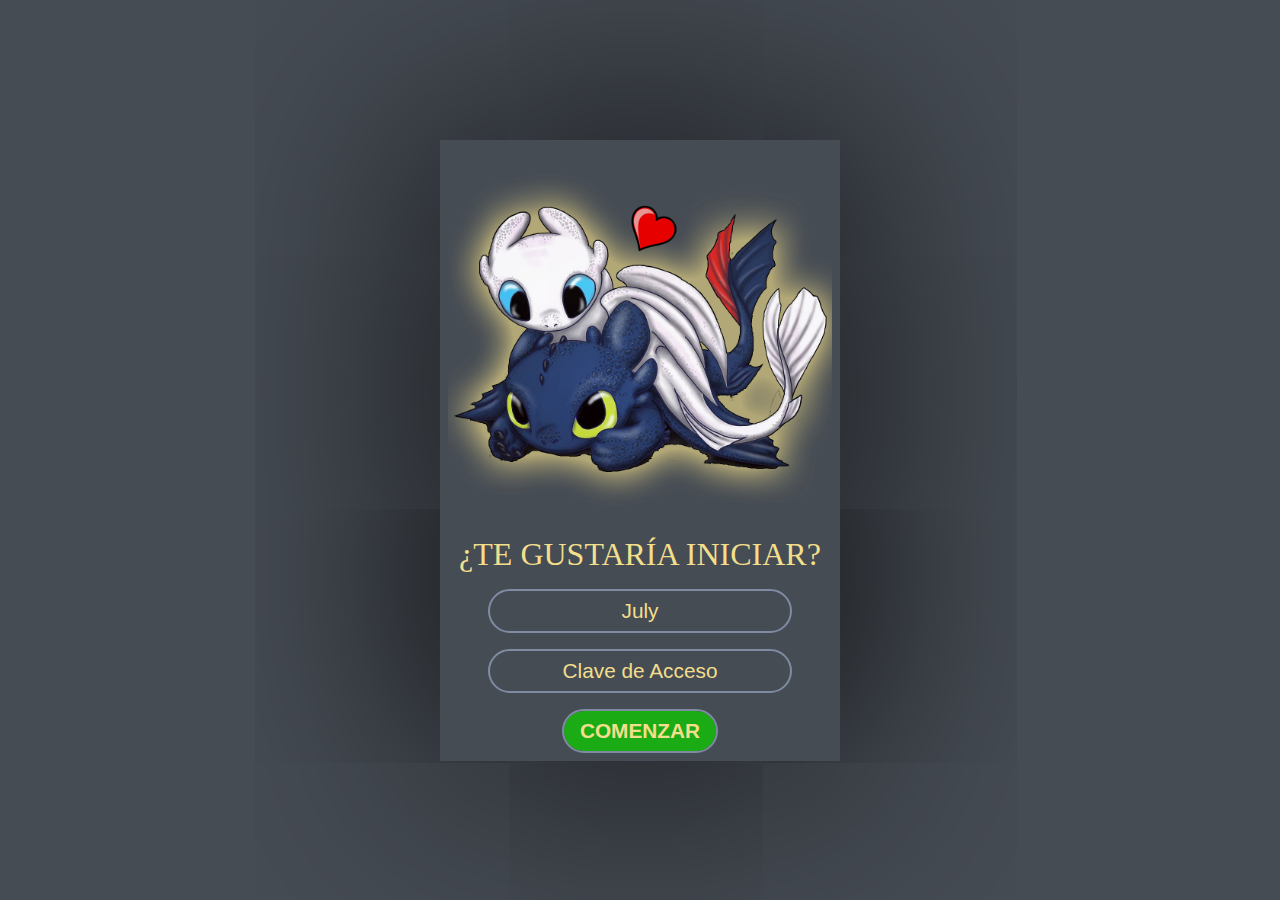
==== index.html @ 8c941605 "Chance Login" ====
<!DOCTYPE html>
<html lang="en">
  <head>
    <meta charset="UTF-8" />
    <title>Eres la Correcta</title>
    <meta http-equiv="x-ua-compatible" content="ie=edge" />
    <meta name="viewport" content="width=device-width, initial-scale=1" />
    <link rel="stylesheet" href="css/login.css" />
    <link rel="icon" type="image/x-icon" href="/scr/favicon-32x32.png" />
  </head>
  <body class="align">
    <div class="grid align__item">
      <div class="register">
        <img
          style="margin: 0"
          alt=""
          width="100%"
          src="scr/dragon.png"
        />
        <h2>¿Te gustaría iniciar?</h2>

        <div class="form__field">
          <input id="username" type="text" value="July" class="inputForm" />
        </div>
        <div class="form__field">
          <input
            id="password"
            type="password"
            placeholder="Clave de Acceso"
            class="inputForm"
          />
        </div>
        <input class="btn third" type="submit" onclick="start()" value="COMENZAR" />
      </div>
    </div>
    <script src="js/login.js"></script>
  </body>
</html>
---- css/login.css ----
* {
  box-sizing: border-box;
}
html {
  height: 100%;
}
body {
  background-color: #464c54;
  color:  #F3DE8B;
  font-weight: bold;
  margin: 0;
  min-height: 100%;
}
.align {
  align-items: center;
  display: flex;
  flex-direction: row;
}
.align__item--start {
  align-self: flex-start;
}
.align__item--end {
  align-self: flex-end;
}
.site__logo {
  margin-bottom: 2rem;
}

input::placeholder {
  color: #F3DE8B;
}
.form__field {
  margin-bottom: 1rem;
}

.grid {
  margin: 0 auto;
  max-width: 25rem;
  width: 100%;
}
h2 {
  font-size: 2rem;
  font-weight: 100;
  margin: 0 0 1rem;
  text-transform: uppercase;
}
svg {
  height: auto;
  max-width: 100%;
  vertical-align: middle;
}
a {
  color: #F3DE8B
}
.btn {
  font-size: 1.3rem;
  color:#F3DE8B !important;
  font-weight: bold;
  outline: 1;
  padding: 0.5rem 1rem;
}



.third {
  border-color: #1aab15;
  color: #fff;
  box-shadow: 0 0 40px 40px #1aab15 inset, 0 0 0 0 #1aab15;
  -webkit-transition: all 150ms ease-in-out;
  transition: all 150ms ease-in-out;
}

.register {
  box-shadow: 0 0 250px #000;
  text-align: center;
  padding: 0.5rem 0.5rem;
}
.inputForm{
  font-size: 1.3rem;
  color: #F3DE8B !important;
  outline: 1;
  padding: 0.5rem 1rem;
}
.register input {
  border: 2px solid  #7e8ba3 ;
  border-radius: 999px;
  background-color: transparent;
  text-align: center;
}
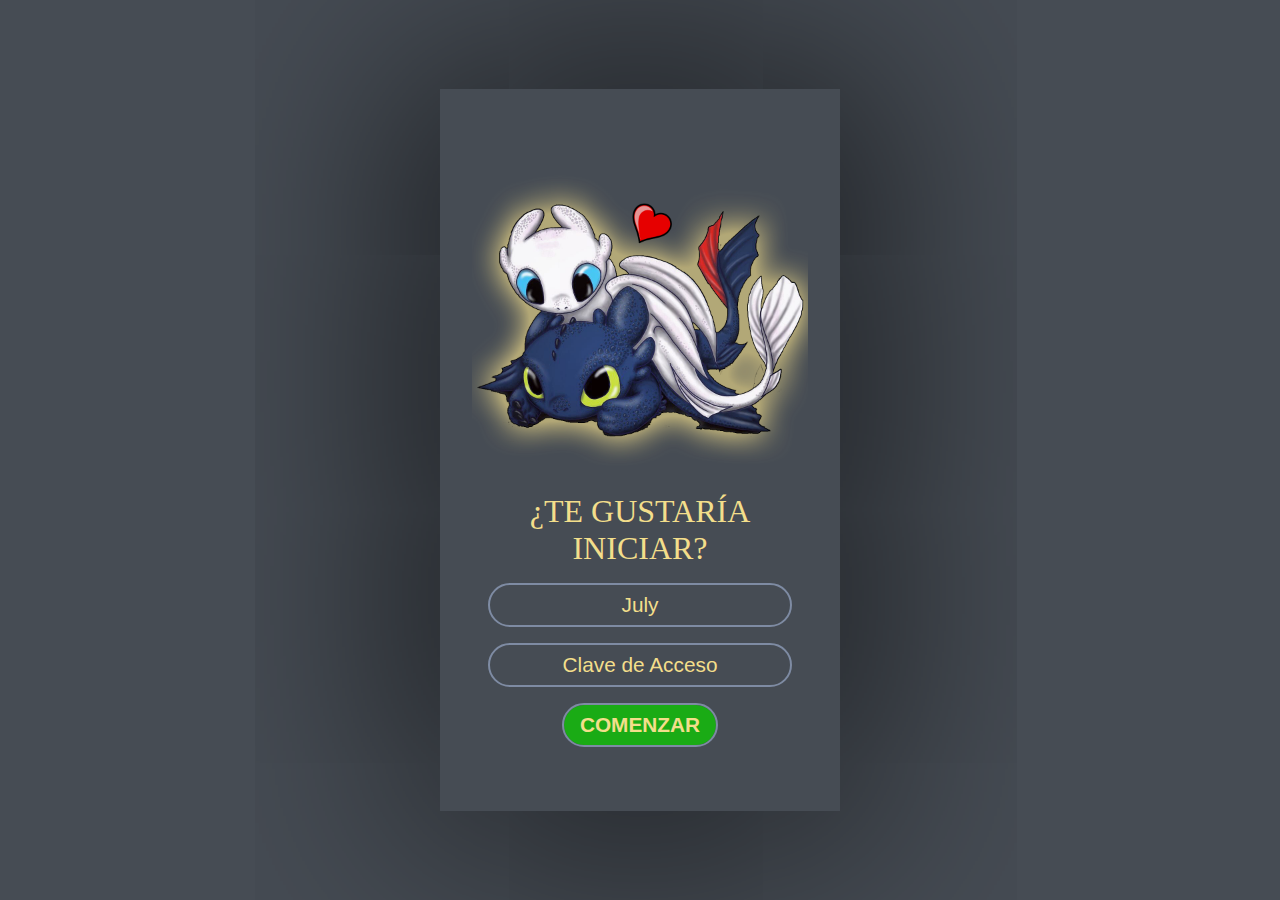
==== commit 5553ab1c: "Change Paddin" ====
--- a/index.html
+++ b/index.html
@@ -12,7 +12,6 @@
     <div class="grid align__item">
       <div class="register">
         <img
-          style="margin: 0"
           alt=""
           width="100%"
           src="scr/dragon.png"
--- a/css/login.css
+++ b/css/login.css
@@ -73,7 +73,7 @@
 .register {
   box-shadow: 0 0 250px #000;
   text-align: center;
-  padding: 0.5rem 0.5rem;
+  padding: 4rem 2rem;
 }
 .inputForm{
   font-size: 1.3rem;
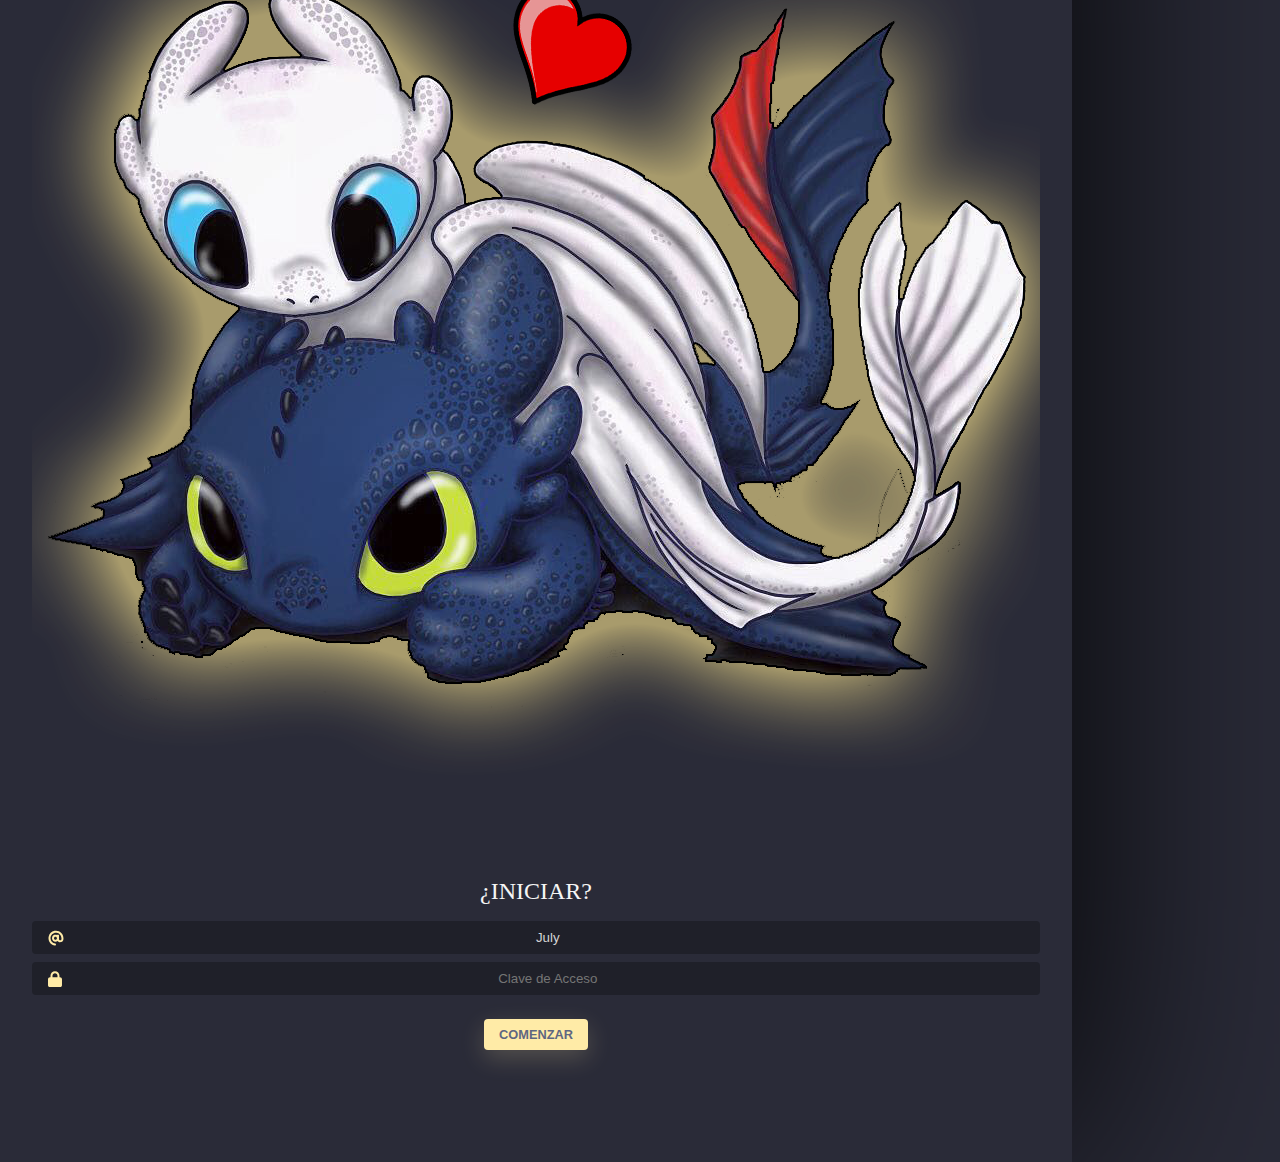
==== commit 449a9a38: "Change Login" ====
--- a/index.html
+++ b/index.html
@@ -9,29 +9,28 @@
     <link rel="icon" type="image/x-icon" href="/scr/favicon-32x32.png" />
   </head>
   <body class="align">
-    <div class="grid align__item">
       <div class="register">
         <img
           alt=""
           width="100%"
           src="scr/dragon.png"
         />
-        <h2>¿Te gustaría iniciar?</h2>
+        <h4 class="title">¿INICIAR?</h4>
 
-        <div class="form__field">
-          <input id="username" type="text" value="July" class="inputForm" />
+        <div class="field">
+          <svg class="input-icon" viewBox="0 0 500 500" xmlns="http://www.w3.org/2000/svg">
+          <path d="M207.8 20.73c-93.45 18.32-168.7 93.66-187 187.1c-27.64 140.9 68.65 266.2 199.1 285.1c19.01 2.888 36.17-12.26 36.17-31.49l.0001-.6631c0-15.74-11.44-28.88-26.84-31.24c-84.35-12.98-149.2-86.13-149.2-174.2c0-102.9 88.61-185.5 193.4-175.4c91.54 8.869 158.6 91.25 158.6 183.2l0 16.16c0 22.09-17.94 40.05-40 40.05s-40.01-17.96-40.01-40.05v-120.1c0-8.847-7.161-16.02-16.01-16.02l-31.98 .0036c-7.299 0-13.2 4.992-15.12 11.68c-24.85-12.15-54.24-16.38-86.06-5.106c-38.75 13.73-68.12 48.91-73.72 89.64c-9.483 69.01 43.81 128 110.9 128c26.44 0 50.43-9.544 69.59-24.88c24 31.3 65.23 48.69 109.4 37.49C465.2 369.3 496 324.1 495.1 277.2V256.3C495.1 107.1 361.2-9.332 207.8 20.73zM239.1 304.3c-26.47 0-48-21.56-48-48.05s21.53-48.05 48-48.05s48 21.56 48 48.05S266.5 304.3 239.1 304.3z"></path></svg>
+          <input autocomplete="off" id="username" type="text" value="July" class="input-field" name="logemail" >
         </div>
-        <div class="form__field">
-          <input
-            id="password"
-            type="password"
-            placeholder="Clave de Acceso"
-            class="inputForm"
-          />
+        <div class="field">
+          <svg class="input-icon" viewBox="0 0 500 500" xmlns="http://www.w3.org/2000/svg">
+          <path d="M80 192V144C80 64.47 144.5 0 224 0C303.5 0 368 64.47 368 144V192H384C419.3 192 448 220.7 448 256V448C448 483.3 419.3 512 384 512H64C28.65 512 0 483.3 0 448V256C0 220.7 28.65 192 64 192H80zM144 192H304V144C304 99.82 268.2 64 224 64C179.8 64 144 99.82 144 144V192z"></path></svg>
+          <input autocomplete="off"  id="password" placeholder="Clave de Acceso" class="input-field" name="logpass" type="password">
         </div>
-        <input class="btn third" type="submit" onclick="start()" value="COMENZAR" />
+        <input class="btn" type="submit" onclick="start()" value="COMENZAR" />
       </div>
     </div>
     <script src="js/login.js"></script>
   </body>
 </html>
+
--- a/css/login.css
+++ b/css/login.css
@@ -5,75 +5,41 @@
   height: 100%;
 }
 body {
-  background-color: #464c54;
+  background: #2a2b38;
   color:  #F3DE8B;
   font-weight: bold;
   margin: 0;
   min-height: 100%;
+  height: 100%;
 }
 .align {
   align-items: center;
   display: flex;
-  flex-direction: row;
-}
-.align__item--start {
-  align-self: flex-start;
-}
-.align__item--end {
-  align-self: flex-end;
-}
-.site__logo {
-  margin-bottom: 2rem;
-}
-
-input::placeholder {
-  color: #F3DE8B;
-}
-.form__field {
-  margin-bottom: 1rem;
-}
-
-.grid {
-  margin: 0 auto;
-  max-width: 25rem;
-  width: 100%;
-}
-h2 {
-  font-size: 2rem;
-  font-weight: 100;
-  margin: 0 0 1rem;
-  text-transform: uppercase;
-}
-svg {
-  height: auto;
-  max-width: 100%;
-  vertical-align: middle;
-}
-a {
-  color: #F3DE8B
-}
-.btn {
-  font-size: 1.3rem;
-  color:#F3DE8B !important;
-  font-weight: bold;
-  outline: 1;
-  padding: 0.5rem 1rem;
 }
 
 
 
-.third {
-  border-color: #1aab15;
-  color: #fff;
-  box-shadow: 0 0 40px 40px #1aab15 inset, 0 0 0 0 #1aab15;
-  -webkit-transition: all 150ms ease-in-out;
-  transition: all 150ms ease-in-out;
+
+h2 {
+  font-size: 2rem;
+  font-weight: 100;
+  margin: 0 2 1rem;
+  text-transform: uppercase;
 }
 
+.title {
+  margin-bottom: 1rem;
+  font-size: 1.5em;
+  font-weight: 500;
+  color: #f5f5f5;
+ }
+
+
+
 .register {
-  box-shadow: 0 0 250px #000;
+  box-shadow: 0 0 250px #000; 
   text-align: center;
-  padding: 4rem 2rem;
+  padding: 6rem 2rem;
 }
 .inputForm{
   font-size: 1.3rem;
@@ -82,8 +48,89 @@
   padding: 0.5rem 1rem;
 }
 .register input {
-  border: 2px solid  #7e8ba3 ;
-  border-radius: 999px;
-  background-color: transparent;
+
   text-align: center;
 }
+
+
+/* From uiverse.io by @alexruix */
+.card {
+  width: 190px;
+  padding: 1.9rem 1.2rem;
+  text-align: center;
+  background: #2a2b38;
+ }
+ 
+ /*Inputs*/
+ .field {
+  margin-top: .5rem;
+  display: flex;
+  align-items: center;
+  justify-content: center;
+  gap: .5em;
+  background-color: #1f2029;
+  border-radius: 4px;
+  padding: .5em 1em;
+  margin: 0.5em 0em;
+ }
+ 
+ .input-icon {
+  height: 1em;
+  width: 1em;
+  fill: #ffeba7;
+ }
+ 
+ .input-field {
+  background: none;
+  border: none;
+  outline: none;
+  width: 100%;
+  color: #d3d3d3;
+ }
+ 
+ /*Text*/
+ .title {
+  margin-bottom: 1rem;
+  font-size: 1.5em;
+  font-weight: 500;
+  color: #f5f5f5;
+ }
+ 
+ /*Buttons*/
+ .btn {
+  margin: 1rem;
+  border: none;
+  border-radius: 4px;
+  font-weight: bold;
+  font-size: .8em;
+  text-transform: uppercase;
+  padding: 0.6em 1.2em;
+  background-color: #ffeba7;
+  color: #5e6681;
+  box-shadow: 0 8px 24px 0 rgb(255 235 167 / 20%);
+  transition: all .3s ease-in-out;
+ }
+ 
+ .btn-link {
+  color: #f5f5f5;
+  display: block;
+  font-size: .75em;
+  transition: color .3s ease-out;
+ }
+ 
+ /*Hover & focus*/
+ .field input:focus::placeholder {
+  opacity: 0;
+  transition: opacity .3s;
+ }
+ 
+ .btn:hover {
+  background-color: #5e6681;
+  color: #ffeba7;
+  box-shadow: 0 8px 24px 0 rgb(16 39 112 / 20%);
+ }
+ 
+ .btn-link:hover {
+  color: #ffeba7;
+ }
+ 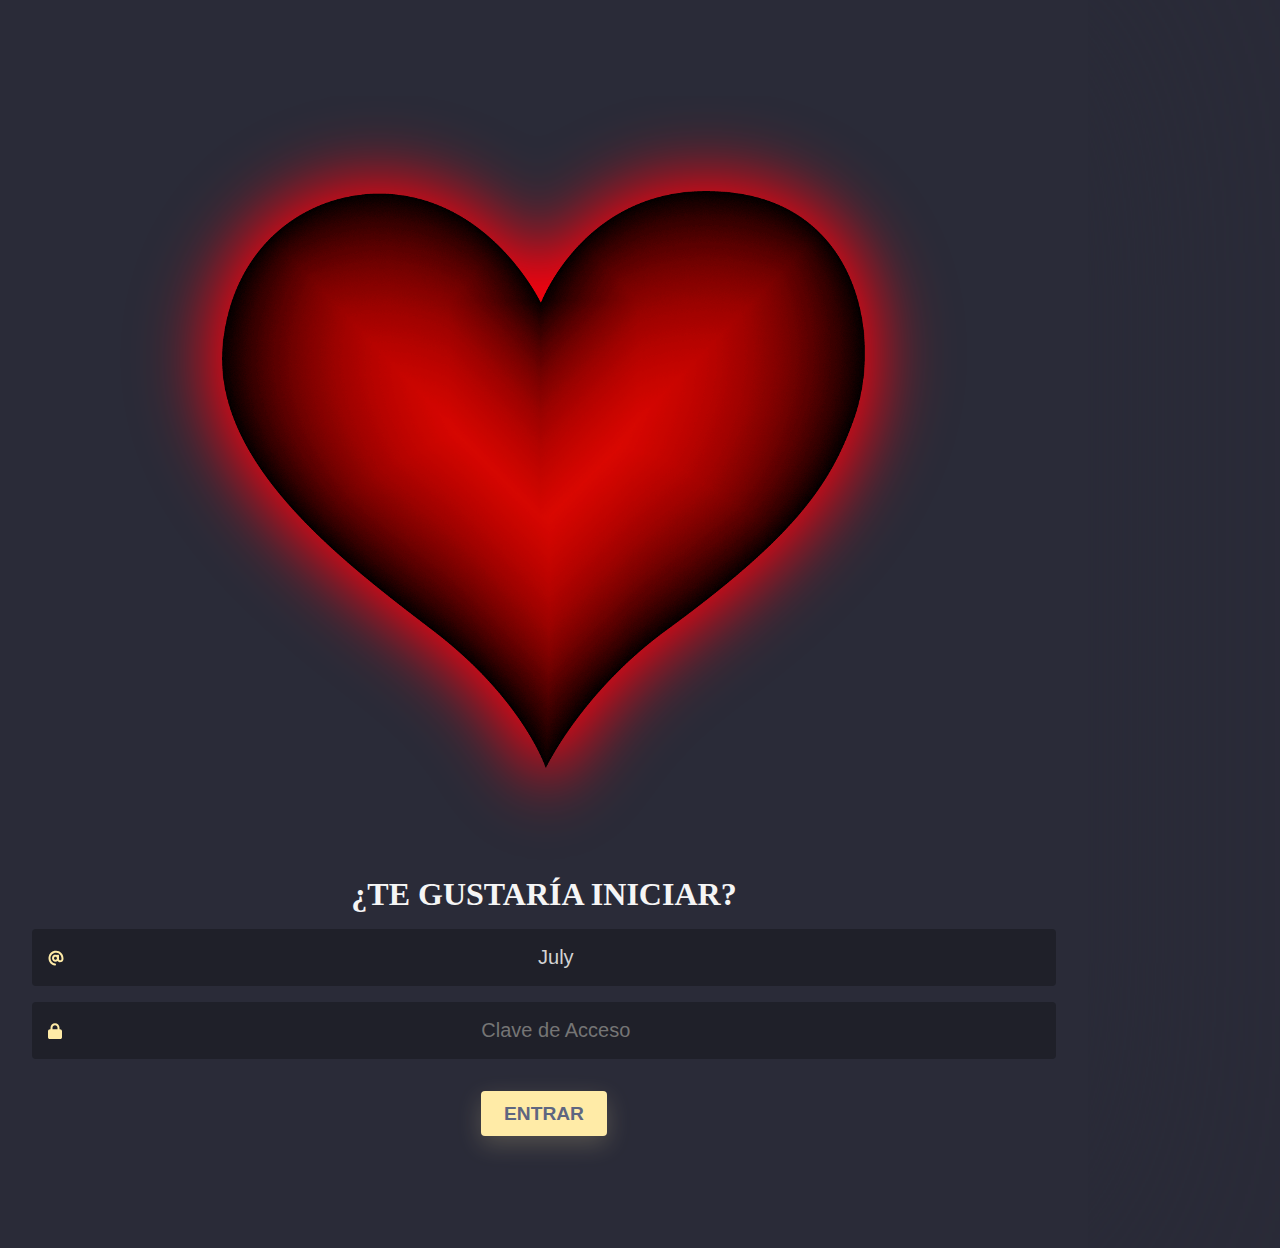
==== commit fc30f93a: "Change Login with heart" ====
--- a/index.html
+++ b/index.html
@@ -13,9 +13,9 @@
         <img
           alt=""
           width="100%"
-          src="scr/dragon.png"
+          src="scr/heart.png"
         />
-        <h4 class="title">¿INICIAR?</h4>
+        <h4 class="title">¿TE GUSTARÍA INICIAR?</h4>
 
         <div class="field">
           <svg class="input-icon" viewBox="0 0 500 500" xmlns="http://www.w3.org/2000/svg">
@@ -27,7 +27,7 @@
           <path d="M80 192V144C80 64.47 144.5 0 224 0C303.5 0 368 64.47 368 144V192H384C419.3 192 448 220.7 448 256V448C448 483.3 419.3 512 384 512H64C28.65 512 0 483.3 0 448V256C0 220.7 28.65 192 64 192H80zM144 192H304V144C304 99.82 268.2 64 224 64C179.8 64 144 99.82 144 144V192z"></path></svg>
           <input autocomplete="off"  id="password" placeholder="Clave de Acceso" class="input-field" name="logpass" type="password">
         </div>
-        <input class="btn" type="submit" onclick="start()" value="COMENZAR" />
+        <input class="btn" type="submit" onclick="start()" value="ENTRAR" />
       </div>
     </div>
     <script src="js/login.js"></script>
--- a/css/login.css
+++ b/css/login.css
@@ -15,6 +15,7 @@
 .align {
   align-items: center;
   display: flex;
+  flex-wrap: wrap;
 }
 
 
@@ -32,12 +33,13 @@
   font-size: 1.5em;
   font-weight: 500;
   color: #f5f5f5;
+  margin-top: 0.5rem;
  }
 
 
 
 .register {
-  box-shadow: 0 0 250px #000; 
+  box-shadow: 0 0 250px #2a2b38;
   text-align: center;
   padding: 6rem 2rem;
 }
@@ -70,8 +72,8 @@
   gap: .5em;
   background-color: #1f2029;
   border-radius: 4px;
-  padding: .5em 1em;
-  margin: 0.5em 0em;
+  padding: 1em 1em;
+  margin: 1em 0em;
  }
  
  .input-icon {
@@ -84,6 +86,7 @@
   background: none;
   border: none;
   outline: none;
+  font-size: 20px;
   width: 100%;
   color: #d3d3d3;
  }
@@ -91,9 +94,10 @@
  /*Text*/
  .title {
   margin-bottom: 1rem;
-  font-size: 1.5em;
+  font-size: 2em;
   font-weight: 500;
   color: #f5f5f5;
+  font-weight: bold;
  }
  
  /*Buttons*/
@@ -102,7 +106,7 @@
   border: none;
   border-radius: 4px;
   font-weight: bold;
-  font-size: .8em;
+  font-size: 1.2em;
   text-transform: uppercase;
   padding: 0.6em 1.2em;
   background-color: #ffeba7;
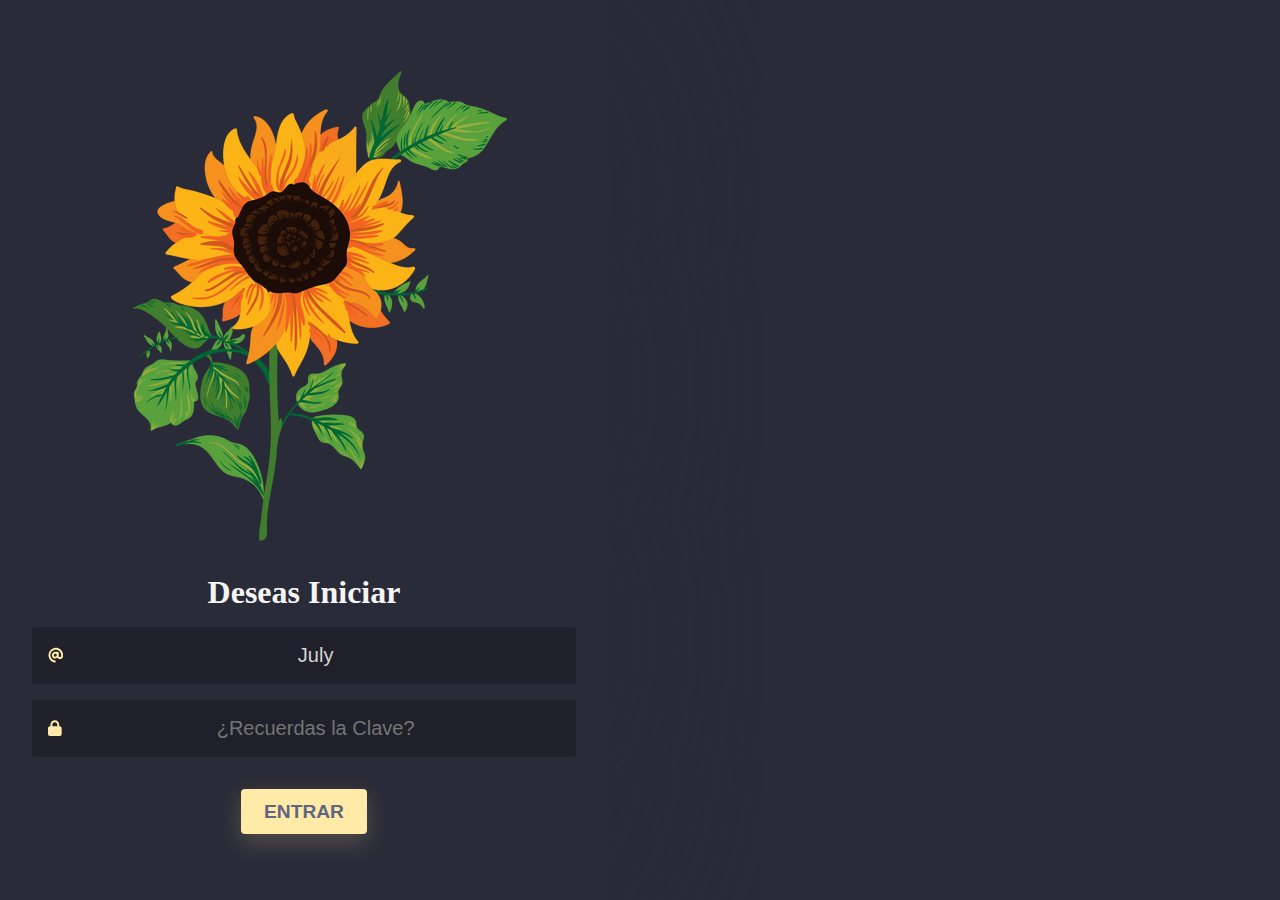
==== commit 7f28550a: "21 de Marzo" ====
--- a/index.html
+++ b/index.html
@@ -1,36 +1,41 @@
 <!DOCTYPE html>
 <html lang="en">
-  <head>
-    <meta charset="UTF-8" />
-    <title>Eres la Correcta</title>
-    <meta http-equiv="x-ua-compatible" content="ie=edge" />
-    <meta name="viewport" content="width=device-width, initial-scale=1" />
-    <link rel="stylesheet" href="css/login.css" />
-    <link rel="icon" type="image/x-icon" href="/scr/favicon-32x32.png" />
-  </head>
-  <body class="align">
-      <div class="register">
-        <img
-          alt=""
-          width="100%"
-          src="scr/heart.png"
-        />
-        <h4 class="title">¿TE GUSTARÍA INICIAR?</h4>
 
-        <div class="field">
-          <svg class="input-icon" viewBox="0 0 500 500" xmlns="http://www.w3.org/2000/svg">
-          <path d="M207.8 20.73c-93.45 18.32-168.7 93.66-187 187.1c-27.64 140.9 68.65 266.2 199.1 285.1c19.01 2.888 36.17-12.26 36.17-31.49l.0001-.6631c0-15.74-11.44-28.88-26.84-31.24c-84.35-12.98-149.2-86.13-149.2-174.2c0-102.9 88.61-185.5 193.4-175.4c91.54 8.869 158.6 91.25 158.6 183.2l0 16.16c0 22.09-17.94 40.05-40 40.05s-40.01-17.96-40.01-40.05v-120.1c0-8.847-7.161-16.02-16.01-16.02l-31.98 .0036c-7.299 0-13.2 4.992-15.12 11.68c-24.85-12.15-54.24-16.38-86.06-5.106c-38.75 13.73-68.12 48.91-73.72 89.64c-9.483 69.01 43.81 128 110.9 128c26.44 0 50.43-9.544 69.59-24.88c24 31.3 65.23 48.69 109.4 37.49C465.2 369.3 496 324.1 495.1 277.2V256.3C495.1 107.1 361.2-9.332 207.8 20.73zM239.1 304.3c-26.47 0-48-21.56-48-48.05s21.53-48.05 48-48.05s48 21.56 48 48.05S266.5 304.3 239.1 304.3z"></path></svg>
-          <input autocomplete="off" id="username" type="text" value="July" class="input-field" name="logemail" >
-        </div>
-        <div class="field">
-          <svg class="input-icon" viewBox="0 0 500 500" xmlns="http://www.w3.org/2000/svg">
-          <path d="M80 192V144C80 64.47 144.5 0 224 0C303.5 0 368 64.47 368 144V192H384C419.3 192 448 220.7 448 256V448C448 483.3 419.3 512 384 512H64C28.65 512 0 483.3 0 448V256C0 220.7 28.65 192 64 192H80zM144 192H304V144C304 99.82 268.2 64 224 64C179.8 64 144 99.82 144 144V192z"></path></svg>
-          <input autocomplete="off"  id="password" placeholder="Clave de Acceso" class="input-field" name="logpass" type="password">
-        </div>
-        <input class="btn" type="submit" onclick="start()" value="ENTRAR" />
-      </div>
+<head>
+  <meta charset="UTF-8" />
+  <title>21 de Marzo</title>
+  <meta http-equiv="x-ua-compatible" content="ie=edge" />
+  <meta name="viewport" content="width=device-width, initial-scale=1" />
+  <link rel="stylesheet" href="css/login.css" />
+  <link rel="icon" type="image/x-icon" href="/scr/favicon-32x32.png" />
+</head>
+
+<body class="align">
+  <div class="register">
+    <img alt="" width="100%" class="img" src="scr/b3e79bfc4d5b50691edafedfd9eaf659.png" />
+    <h4 class="title">Deseas Iniciar</h4>
+
+    <div class="field">
+      <svg class="input-icon" viewBox="0 0 500 500" xmlns="http://www.w3.org/2000/svg">
+        <path
+          d="M207.8 20.73c-93.45 18.32-168.7 93.66-187 187.1c-27.64 140.9 68.65 266.2 199.1 285.1c19.01 2.888 36.17-12.26 36.17-31.49l.0001-.6631c0-15.74-11.44-28.88-26.84-31.24c-84.35-12.98-149.2-86.13-149.2-174.2c0-102.9 88.61-185.5 193.4-175.4c91.54 8.869 158.6 91.25 158.6 183.2l0 16.16c0 22.09-17.94 40.05-40 40.05s-40.01-17.96-40.01-40.05v-120.1c0-8.847-7.161-16.02-16.01-16.02l-31.98 .0036c-7.299 0-13.2 4.992-15.12 11.68c-24.85-12.15-54.24-16.38-86.06-5.106c-38.75 13.73-68.12 48.91-73.72 89.64c-9.483 69.01 43.81 128 110.9 128c26.44 0 50.43-9.544 69.59-24.88c24 31.3 65.23 48.69 109.4 37.49C465.2 369.3 496 324.1 495.1 277.2V256.3C495.1 107.1 361.2-9.332 207.8 20.73zM239.1 304.3c-26.47 0-48-21.56-48-48.05s21.53-48.05 48-48.05s48 21.56 48 48.05S266.5 304.3 239.1 304.3z">
+        </path>
+      </svg>
+      <input autocomplete="off" id="username" type="text" value="July" class="input-field" name="logemail">
     </div>
-    <script src="js/login.js"></script>
-  </body>
-</html>
+    <div class="field">
+      <svg class="input-icon" viewBox="0 0 500 500" xmlns="http://www.w3.org/2000/svg">
+        <path
+          d="M80 192V144C80 64.47 144.5 0 224 0C303.5 0 368 64.47 368 144V192H384C419.3 192 448 220.7 448 256V448C448 483.3 419.3 512 384 512H64C28.65 512 0 483.3 0 448V256C0 220.7 28.65 192 64 192H80zM144 192H304V144C304 99.82 268.2 64 224 64C179.8 64 144 99.82 144 144V192z">
+        </path>
+      </svg>
+      <input autocomplete="off" id="password" placeholder="¿Recuerdas la Clave?" class="input-field" name="logpass"
+        type="password">
+    </div>
+    <input class="btn" type="submit" onclick="start()" value="ENTRAR" />
+  </div>
+  </div>
+  <script src="js/login.js"></script>
+</body>
 
+</html>--- a/css/login.css
+++ b/css/login.css
@@ -36,12 +36,14 @@
   margin-top: 0.5rem;
  }
 
-
+.img{
+  padding-left: 2em;
+}
 
 .register {
   box-shadow: 0 0 250px #2a2b38;
   text-align: center;
-  padding: 6rem 2rem;
+  padding: 3rem 2rem;
 }
 .inputForm{
   font-size: 1.3rem;
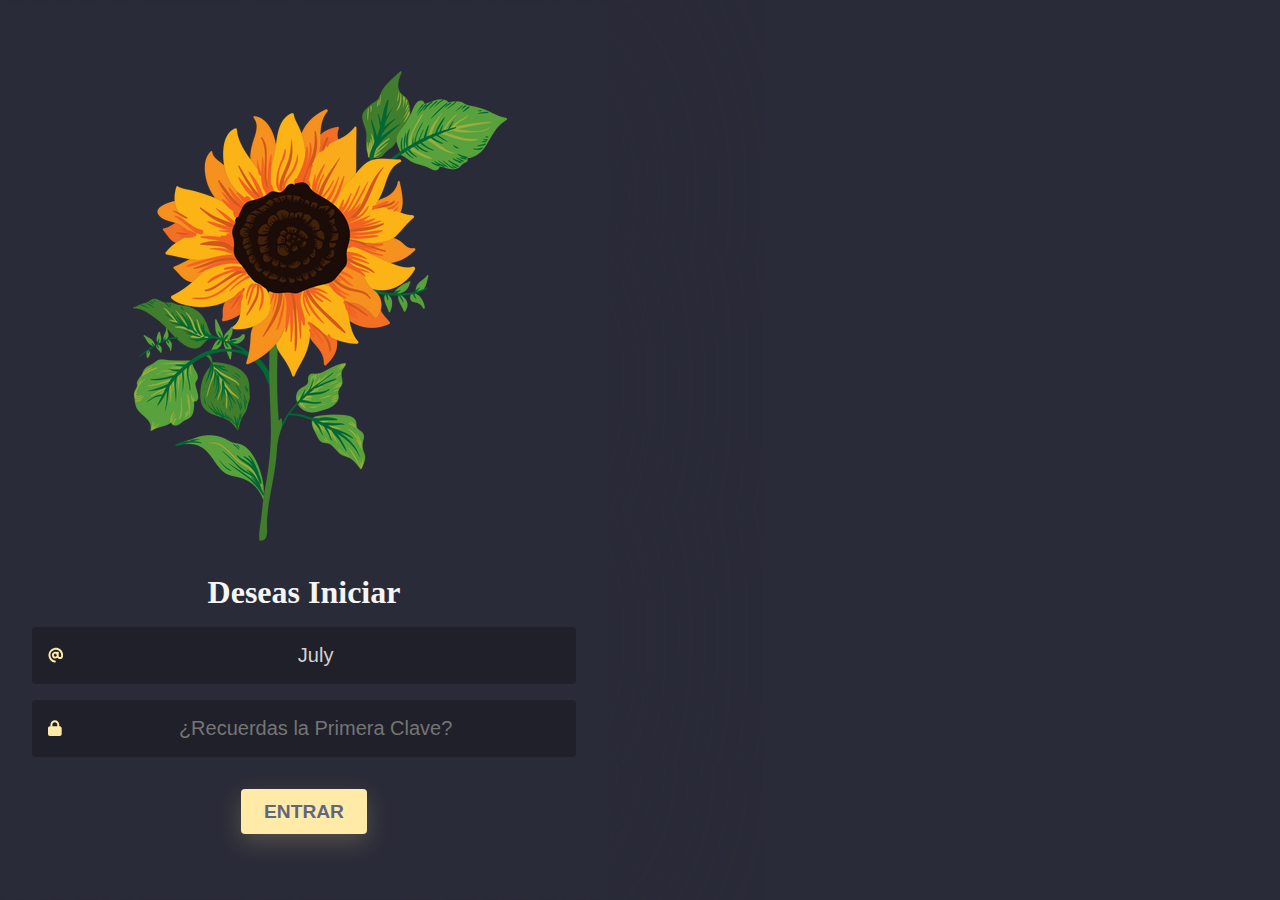
==== commit 90150912: "Change Password" ====
--- a/index.html
+++ b/index.html
@@ -29,8 +29,8 @@
           d="M80 192V144C80 64.47 144.5 0 224 0C303.5 0 368 64.47 368 144V192H384C419.3 192 448 220.7 448 256V448C448 483.3 419.3 512 384 512H64C28.65 512 0 483.3 0 448V256C0 220.7 28.65 192 64 192H80zM144 192H304V144C304 99.82 268.2 64 224 64C179.8 64 144 99.82 144 144V192z">
         </path>
       </svg>
-      <input autocomplete="off" id="password" placeholder="¿Recuerdas la Clave?" class="input-field" name="logpass"
-        type="password">
+      <input autocomplete="off" id="password" placeholder="¿Recuerdas la Primera Clave?" class="input-field"
+        name="logpass" type="password">
     </div>
     <input class="btn" type="submit" onclick="start()" value="ENTRAR" />
   </div>
